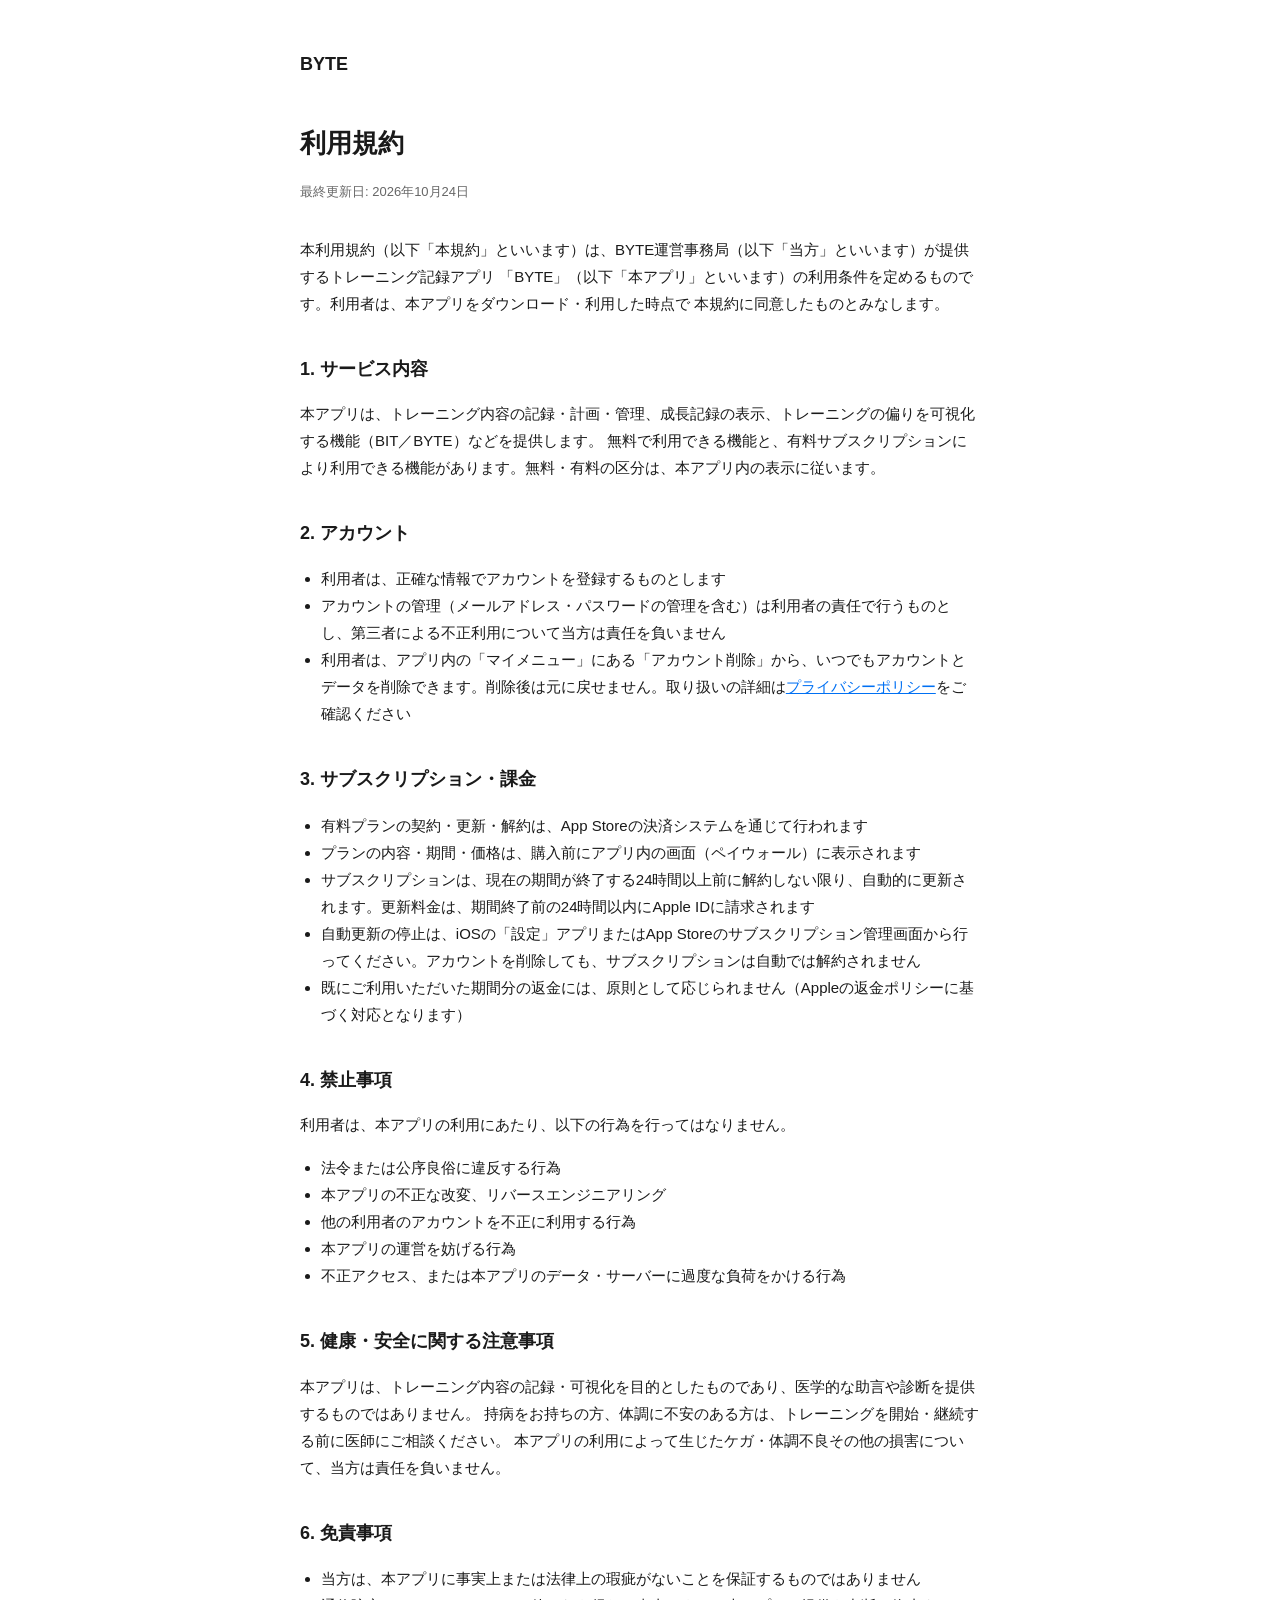
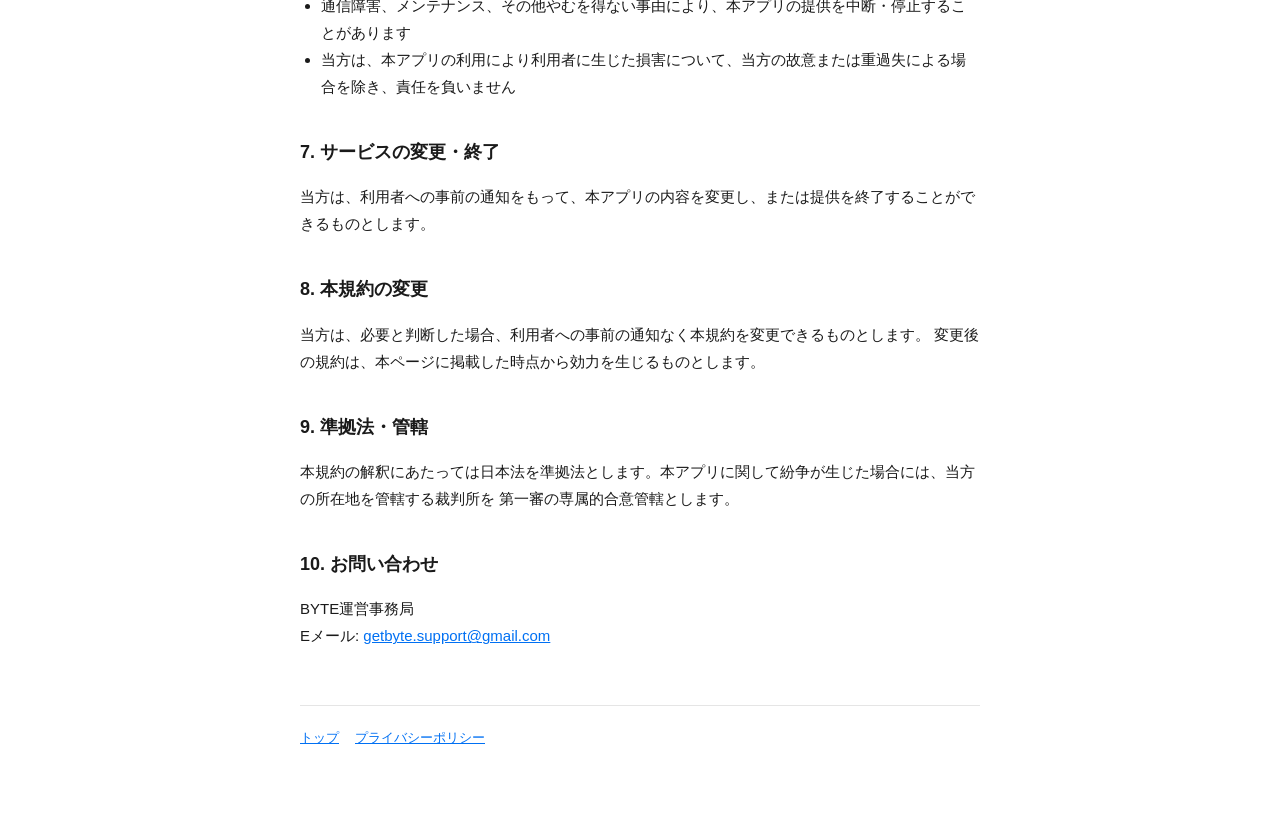
==== terms.html @ f1ae526e "プライバシーポリシー・利用規約・トップページを公開" ====
<!doctype html>
<html lang="ja">
<head>
<meta charset="utf-8">
<meta name="viewport" content="width=device-width, initial-scale=1">
<title>利用規約 | BYTE</title>
<link rel="stylesheet" href="style.css">
</head>
<body>
<div class="wrap">
  <header class="site"><a href="/">BYTE</a></header>
  <h1>利用規約</h1>
  <p class="updated">最終更新日: 2026年10月24日</p>

  <p>
    本利用規約（以下「本規約」といいます）は、BYTE運営事務局（以下「当方」といいます）が提供するトレーニング記録アプリ
    「BYTE」（以下「本アプリ」といいます）の利用条件を定めるものです。利用者は、本アプリをダウンロード・利用した時点で
    本規約に同意したものとみなします。
  </p>

  <h2>1. サービス内容</h2>
  <p>
    本アプリは、トレーニング内容の記録・計画・管理、成長記録の表示、トレーニングの偏りを可視化する機能（BIT／BYTE）などを提供します。
    無料で利用できる機能と、有料サブスクリプションにより利用できる機能があります。無料・有料の区分は、本アプリ内の表示に従います。
  </p>

  <h2>2. アカウント</h2>
  <ul>
    <li>利用者は、正確な情報でアカウントを登録するものとします</li>
    <li>アカウントの管理（メールアドレス・パスワードの管理を含む）は利用者の責任で行うものとし、第三者による不正利用について当方は責任を負いません</li>
    <li>利用者は、アプリ内の「マイメニュー」にある「アカウント削除」から、いつでもアカウントとデータを削除できます。削除後は元に戻せません。取り扱いの詳細は<a href="/privacy.html">プライバシーポリシー</a>をご確認ください</li>
  </ul>

  <h2>3. サブスクリプション・課金</h2>
  <ul>
    <li>有料プランの契約・更新・解約は、App Storeの決済システムを通じて行われます</li>
    <li>プランの内容・期間・価格は、購入前にアプリ内の画面（ペイウォール）に表示されます</li>
    <li>サブスクリプションは、現在の期間が終了する24時間以上前に解約しない限り、自動的に更新されます。更新料金は、期間終了前の24時間以内にApple IDに請求されます</li>
    <li>自動更新の停止は、iOSの「設定」アプリまたはApp Storeのサブスクリプション管理画面から行ってください。アカウントを削除しても、サブスクリプションは自動では解約されません</li>
    <li>既にご利用いただいた期間分の返金には、原則として応じられません（Appleの返金ポリシーに基づく対応となります）</li>
  </ul>

  <h2>4. 禁止事項</h2>
  <p>利用者は、本アプリの利用にあたり、以下の行為を行ってはなりません。</p>
  <ul>
    <li>法令または公序良俗に違反する行為</li>
    <li>本アプリの不正な改変、リバースエンジニアリング</li>
    <li>他の利用者のアカウントを不正に利用する行為</li>
    <li>本アプリの運営を妨げる行為</li>
    <li>不正アクセス、または本アプリのデータ・サーバーに過度な負荷をかける行為</li>
  </ul>

  <h2>5. 健康・安全に関する注意事項</h2>
  <p>
    本アプリは、トレーニング内容の記録・可視化を目的としたものであり、医学的な助言や診断を提供するものではありません。
    持病をお持ちの方、体調に不安のある方は、トレーニングを開始・継続する前に医師にご相談ください。
    本アプリの利用によって生じたケガ・体調不良その他の損害について、当方は責任を負いません。
  </p>

  <h2>6. 免責事項</h2>
  <ul>
    <li>当方は、本アプリに事実上または法律上の瑕疵がないことを保証するものではありません</li>
    <li>通信障害、メンテナンス、その他やむを得ない事由により、本アプリの提供を中断・停止することがあります</li>
    <li>当方は、本アプリの利用により利用者に生じた損害について、当方の故意または重過失による場合を除き、責任を負いません</li>
  </ul>

  <h2>7. サービスの変更・終了</h2>
  <p>
    当方は、利用者への事前の通知をもって、本アプリの内容を変更し、または提供を終了することができるものとします。
  </p>

  <h2>8. 本規約の変更</h2>
  <p>
    当方は、必要と判断した場合、利用者への事前の通知なく本規約を変更できるものとします。
    変更後の規約は、本ページに掲載した時点から効力を生じるものとします。
  </p>

  <h2>9. 準拠法・管轄</h2>
  <p>
    本規約の解釈にあたっては日本法を準拠法とします。本アプリに関して紛争が生じた場合には、当方の所在地を管轄する裁判所を
    第一審の専属的合意管轄とします。
  </p>

  <h2>10. お問い合わせ</h2>
  <p>BYTE運営事務局<br>Eメール: <a href="mailto:getbyte.support@gmail.com">getbyte.support@gmail.com</a></p>

  <footer>
    <a href="/">トップ</a>
    <a href="/privacy.html">プライバシーポリシー</a>
  </footer>
</div>
</body>
</html>
---- style.css ----
:root {
  color-scheme: light;
  --text: #1a1a1a;
  --muted: #666;
  --bg: #fff;
  --border: #e5e5e5;
  --accent: #0070f3;
}
* { box-sizing: border-box; }
body {
  margin: 0;
  background: var(--bg);
  color: var(--text);
  font-family: -apple-system, BlinkMacSystemFont, "Hiragino Sans", "Yu Gothic", sans-serif;
  line-height: 1.8;
}
.wrap {
  max-width: 720px;
  margin: 0 auto;
  padding: 48px 20px 80px;
}
header.site {
  display: flex;
  align-items: center;
  gap: 10px;
  margin-bottom: 40px;
}
header.site a {
  color: var(--text);
  text-decoration: none;
  font-weight: 700;
  font-size: 18px;
}
h1 { font-size: 26px; margin-bottom: 4px; }
.updated { color: var(--muted); font-size: 13px; margin-bottom: 32px; }
h2 { font-size: 18px; margin-top: 36px; margin-bottom: 8px; }
p, li { font-size: 15px; }
ul { padding-left: 1.3em; }
a { color: var(--accent); }
footer {
  margin-top: 56px;
  padding-top: 20px;
  border-top: 1px solid var(--border);
  font-size: 13px;
  color: var(--muted);
  display: flex;
  gap: 16px;
}
.home-hero {
  text-align: center;
  padding: 60px 0 40px;
}
.home-hero h1 { font-size: 32px; }
.home-hero p { color: var(--muted); }
.home-links {
  display: flex;
  gap: 16px;
  justify-content: center;
  margin-top: 24px;
}
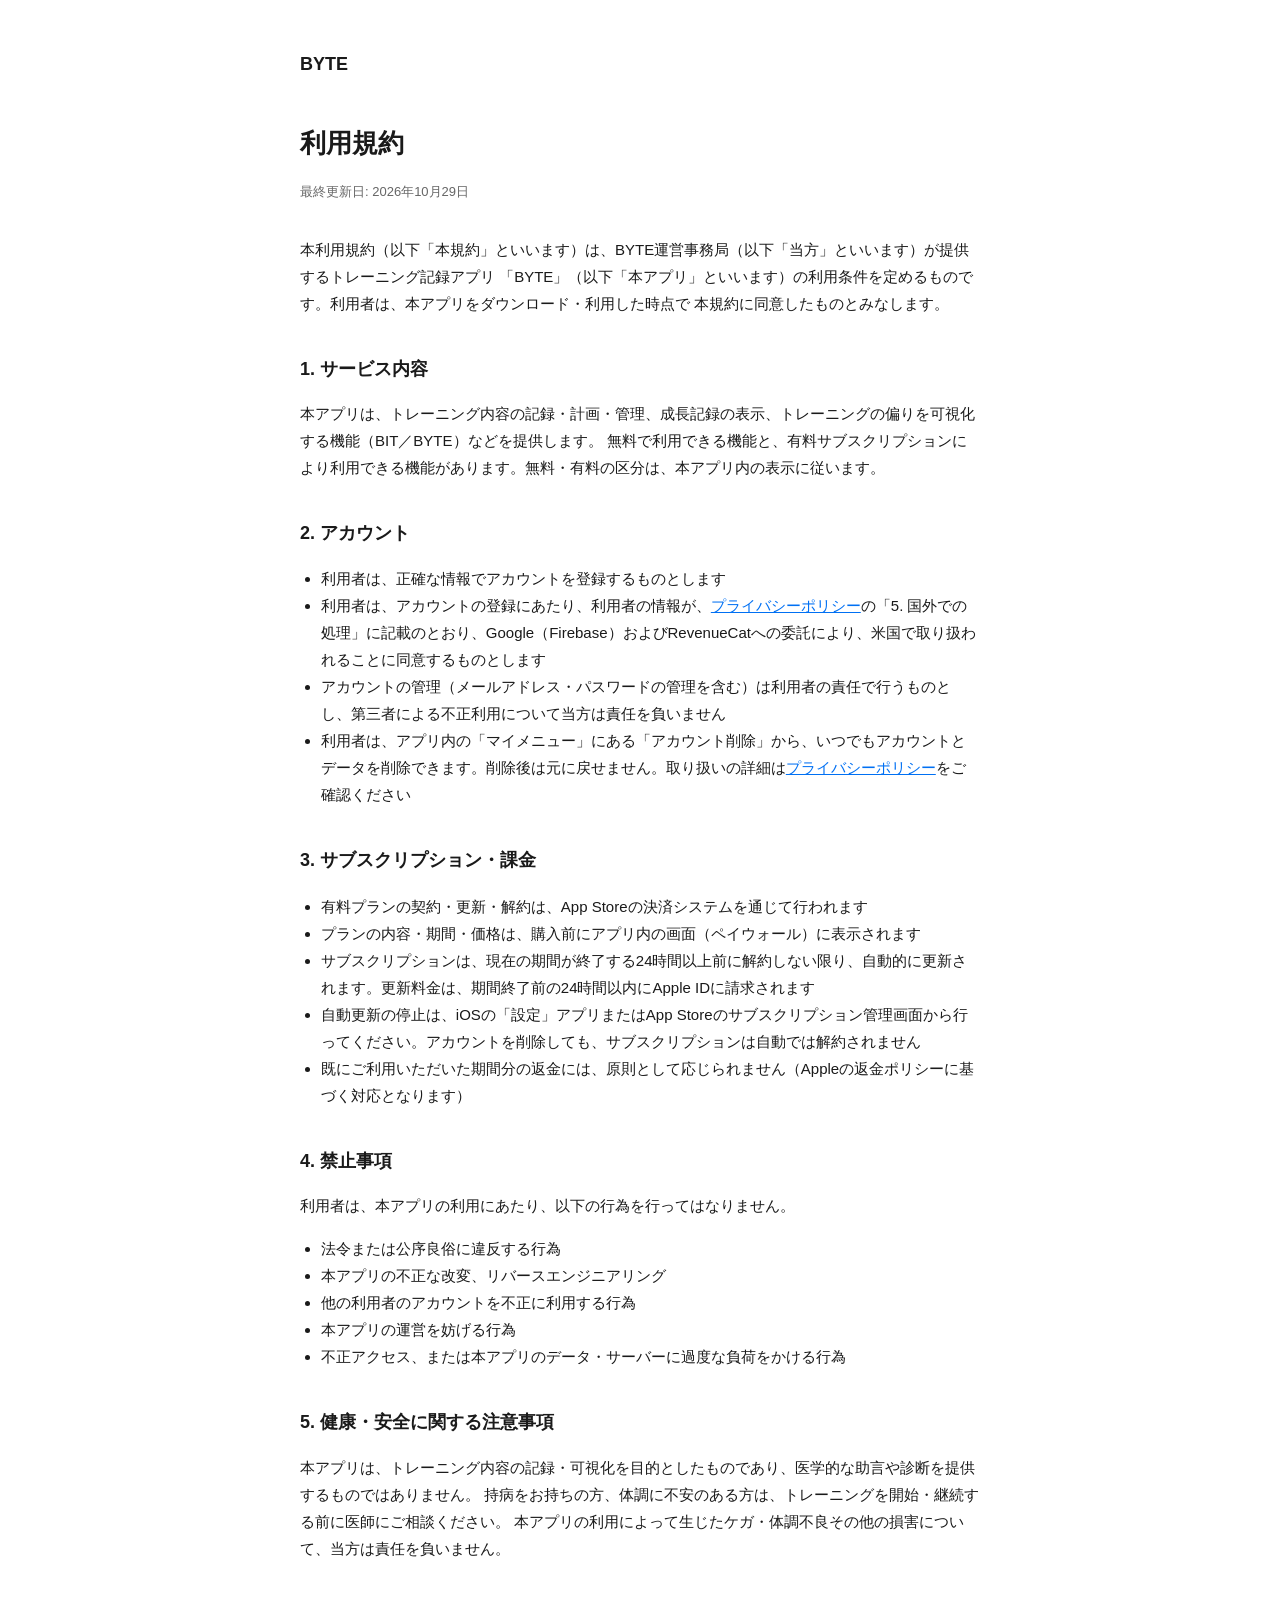
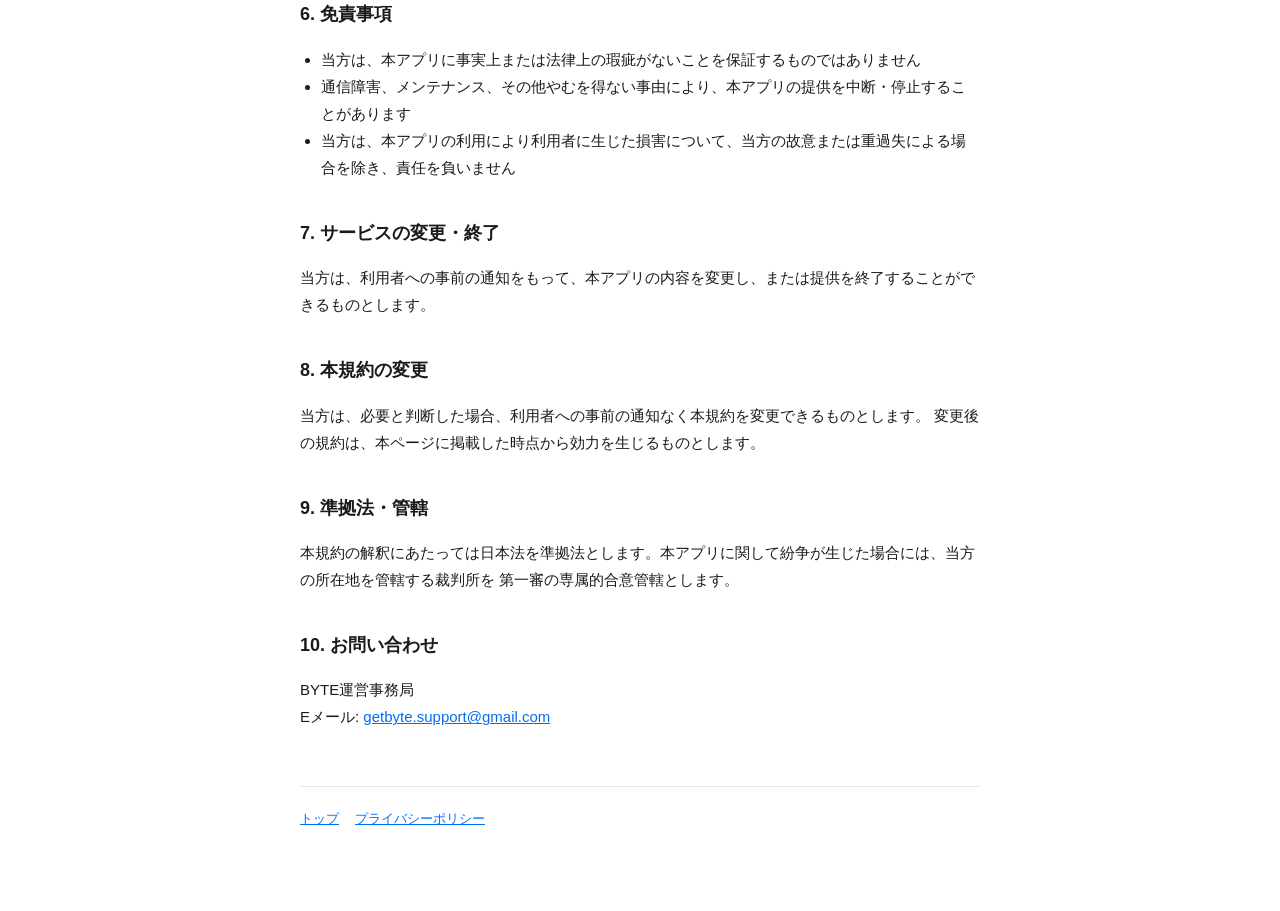
==== commit cfad3fe1: "プライバシーポリシー5章を同意取得の内容に改訂し、利用規約に米国での取扱いへの同意を追加" ====
--- a/terms.html
+++ b/terms.html
@@ -10,7 +10,7 @@
 <div class="wrap">
   <header class="site"><a href="/">BYTE</a></header>
   <h1>利用規約</h1>
-  <p class="updated">最終更新日: 2026年10月24日</p>
+  <p class="updated">最終更新日: 2026年10月29日</p>
 
   <p>
     本利用規約（以下「本規約」といいます）は、BYTE運営事務局（以下「当方」といいます）が提供するトレーニング記録アプリ
@@ -27,6 +27,7 @@
   <h2>2. アカウント</h2>
   <ul>
     <li>利用者は、正確な情報でアカウントを登録するものとします</li>
+    <li>利用者は、アカウントの登録にあたり、利用者の情報が、<a href="/privacy.html">プライバシーポリシー</a>の「5. 国外での処理」に記載のとおり、Google（Firebase）およびRevenueCatへの委託により、米国で取り扱われることに同意するものとします</li>
     <li>アカウントの管理（メールアドレス・パスワードの管理を含む）は利用者の責任で行うものとし、第三者による不正利用について当方は責任を負いません</li>
     <li>利用者は、アプリ内の「マイメニュー」にある「アカウント削除」から、いつでもアカウントとデータを削除できます。削除後は元に戻せません。取り扱いの詳細は<a href="/privacy.html">プライバシーポリシー</a>をご確認ください</li>
   </ul>
